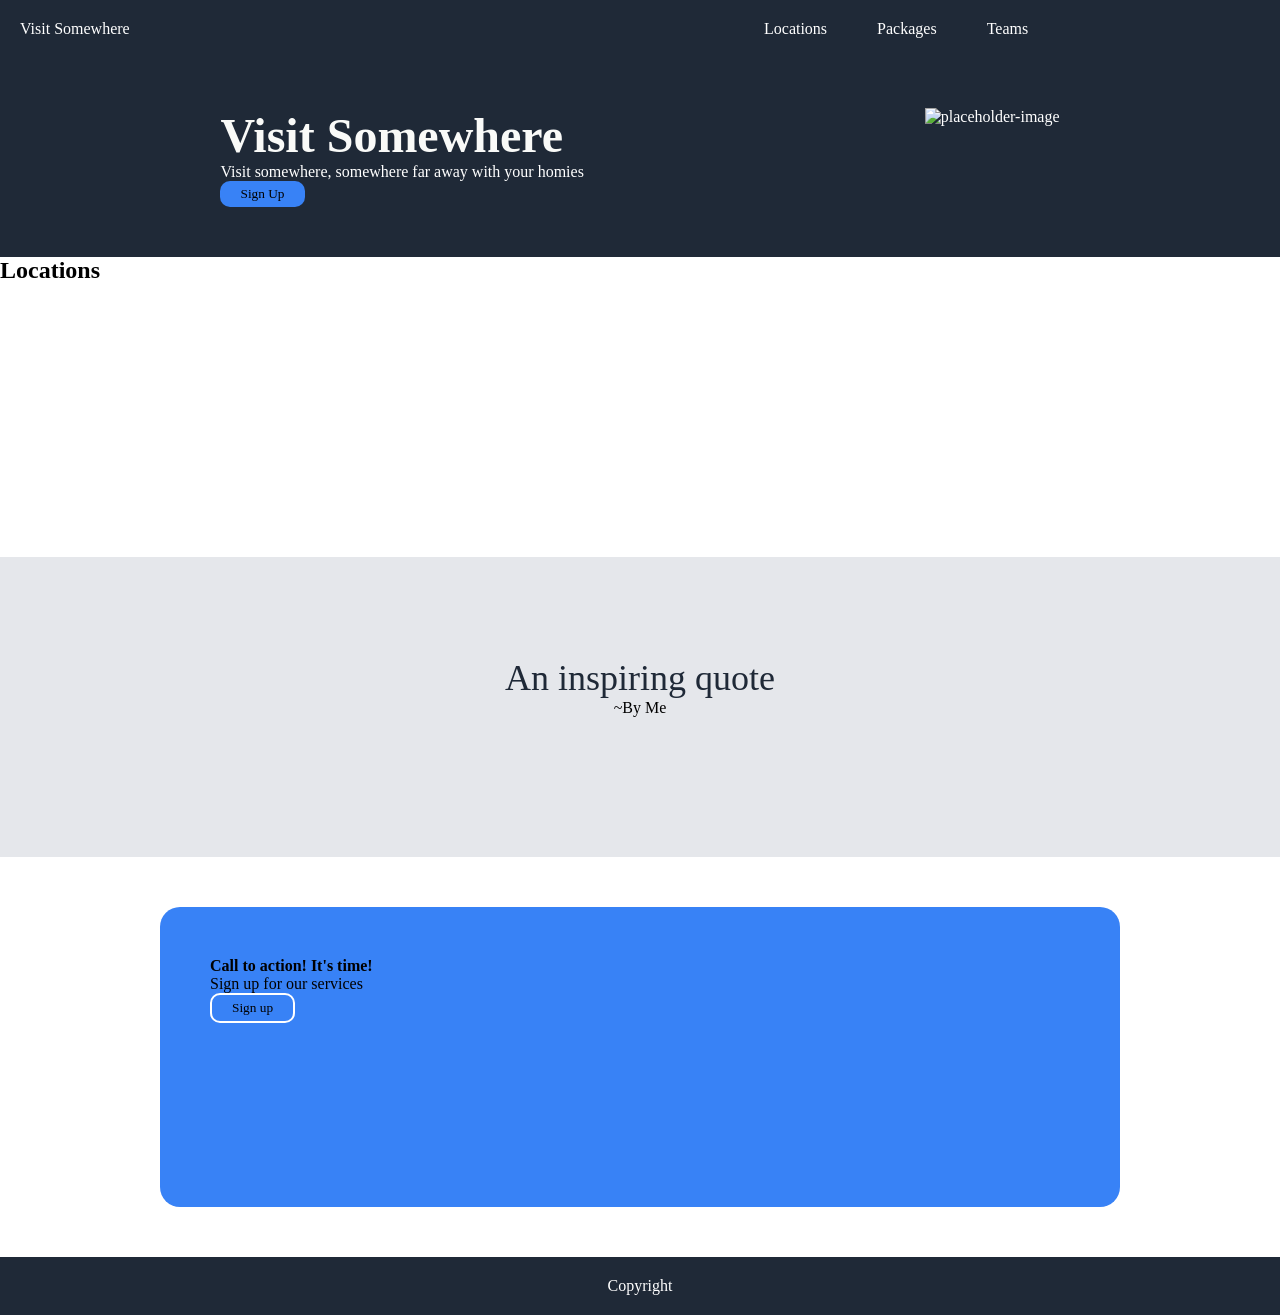
==== src/index.html @ 495d13cb "establish basic structure and styling" ====
<!doctype html>
<html lang="en">
  <head>
    <meta charset="UTF-8" />
    <meta name="viewport" content="width=device-width, initial-scale=1.0" />
    <link rel="stylesheet" href="styles.css">
    <title>Landing Page</title>
  </head>
  <body>
    <nav>
      <div id="logo">
        <p>Visit Somewhere</p>
      </div>
      <div id="nav-section">
        <p>Locations</p>
        <p>Packages</p>
        <p>Teams</p>
      </div>
    </nav>
    <header>
      <div>
        <h1>Visit Somewhere</h1>
        <p>Visit somewhere, somewhere far away with your homies</p>
        <button>Sign Up</button>
      </div>
      <img src="" alt="placeholder-image" />
    </header>
    <section>
      <h2>Locations</h2>
      <div>
        <div class="cards"></div>
        <div class="cards"></div>
        <div class="cards"></div>
        <div class="cards"></div>
      </div>
    </section>
    <section id="quote-section">
      <h3>An inspiring quote</h3>
      <p>~By Me</p>
    </section>
    <section id="cta">
      <div>
        <div>
          <h4>Call to action! It's time!</h4>
          <p>Sign up for our services</p>
        </div>
        <div>
          <button>Sign up</button>
        </div>
      </div>
    </section>
    <footer>
      <p>Copyright</p>
    </footer>
  </body>
</html>
---- src/styles.css ----
*{
  font-family: Georgia, 'Times New Roman', Times, serif;
  margin: 0;
  padding: 0;
  box-sizing: border-box;
}

nav, header, footer{
  background-color: #1F2937;
  color: white;
}

nav{
  display: flex;
  padding: 20px;
}

#logo{
  width: 60%;
}

#nav-section{
  display: flex;
  gap: 50px;
}

h1{
  font-size: 48px;
  font-weight: 900;
  color: #f9faf8;
}

header{
  padding: 50px;
  display: flex;
  justify-content: space-around;
}

button{
  background-color: #3882f6;
  border: none;
  padding: 5px 20px;
  border-radius: 10px;
}
section{
  height: 300px;
}

#cta{
  background-color: #3882f6;
  width: 75%;
  margin: 50px auto;
  border-radius: 20px;
  padding: 50px;
  display: flex;
}

#cta button{
  border: 2px white solid;
}


footer{
  padding: 20px;
  text-align: center;
}

#quote-section{
  background-color: #E5e7eb;
  text-align: center;
  padding: 100px;
}

h3{
  font-size: 36px;
  font-weight: 300;
  color: #1F2937;
}
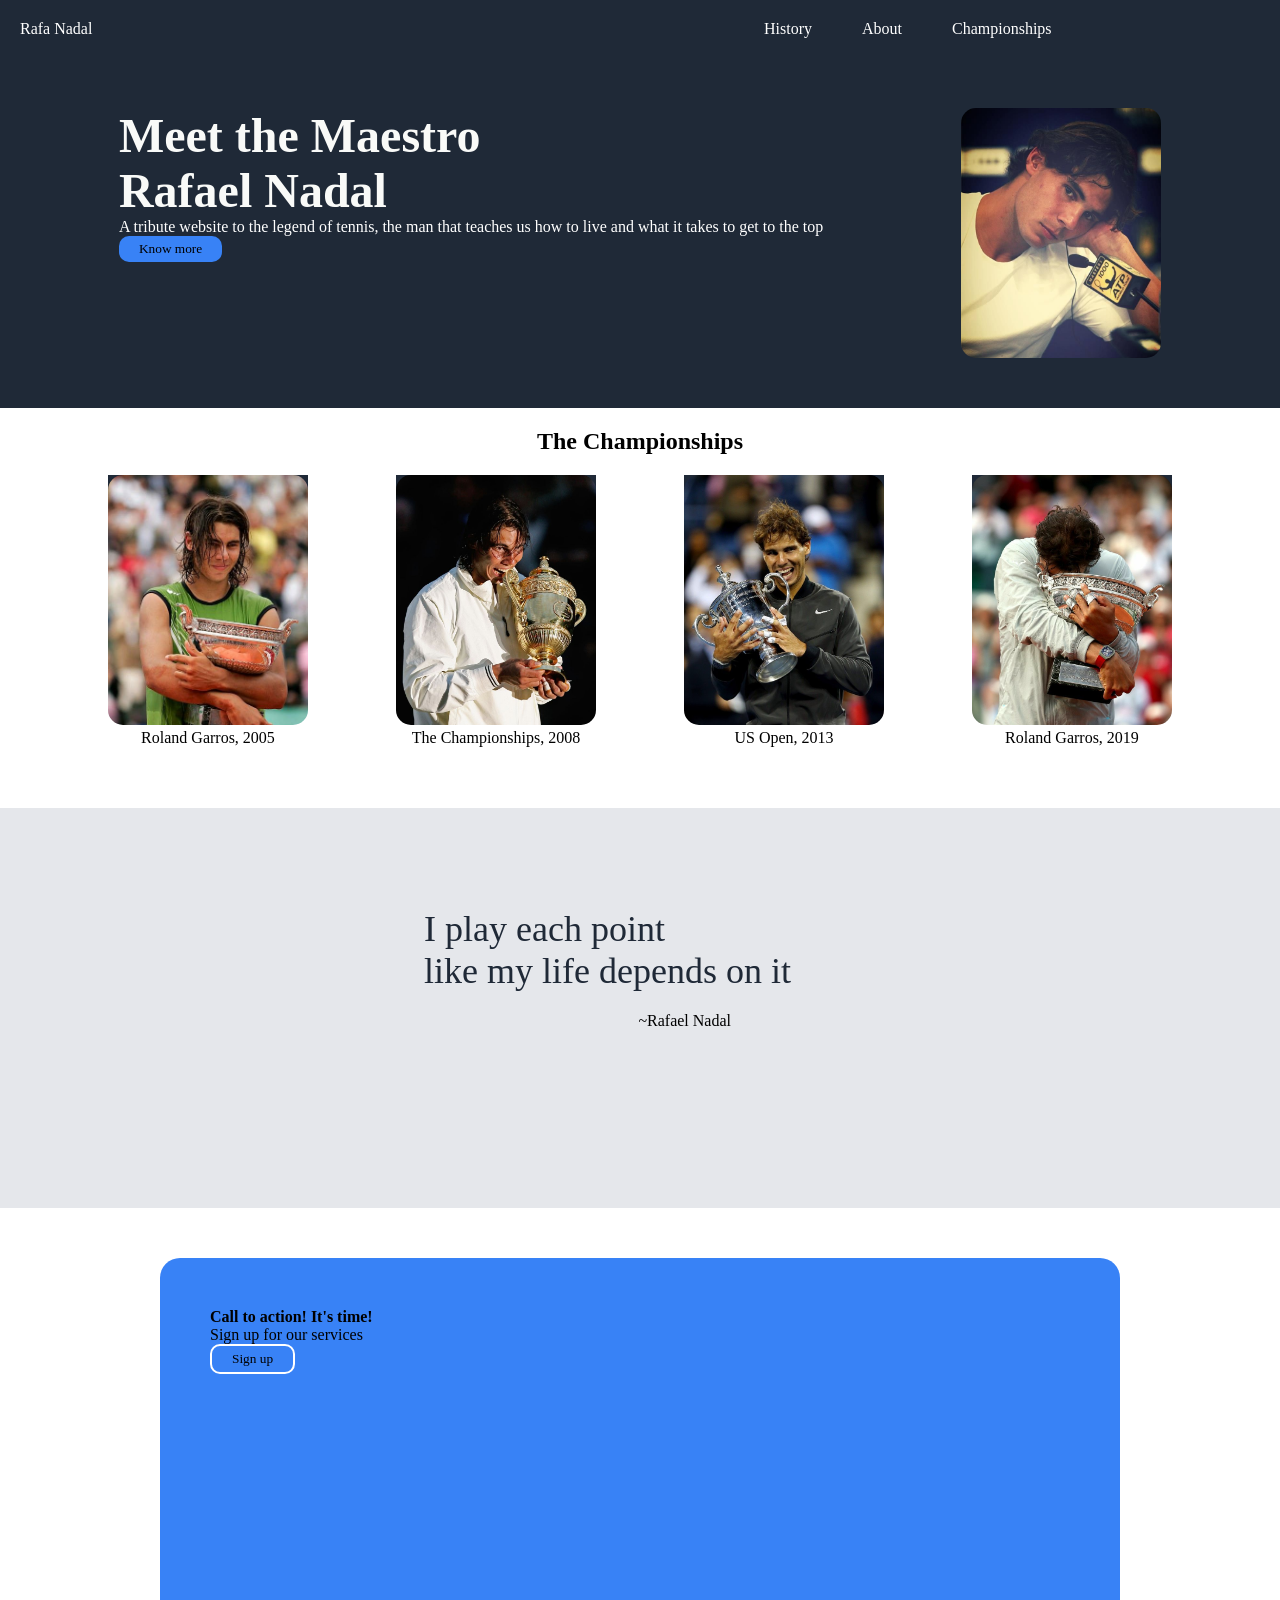
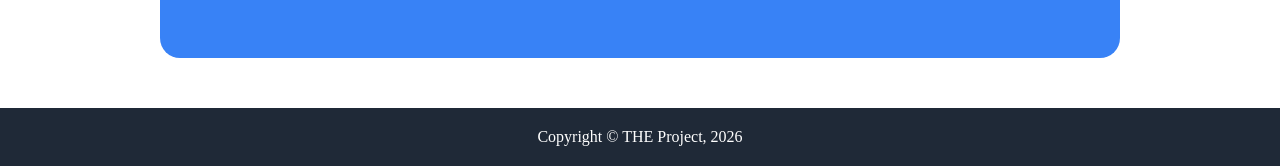
==== commit 7378a38d: "change landing to nadal, cause one's better" ====
--- a/src/index.html
+++ b/src/index.html
@@ -3,40 +3,60 @@
   <head>
     <meta charset="UTF-8" />
     <meta name="viewport" content="width=device-width, initial-scale=1.0" />
-    <link rel="stylesheet" href="styles.css">
-    <title>Landing Page</title>
+    <link rel="stylesheet" href="styles.css" />
+    <title>Rafael Nadal | Tennis Maestro</title>
   </head>
   <body>
     <nav>
       <div id="logo">
-        <p>Visit Somewhere</p>
+        <p>Rafa Nadal</p>
       </div>
       <div id="nav-section">
-        <p>Locations</p>
-        <p>Packages</p>
-        <p>Teams</p>
+        <p>History</p>
+        <p>About</p>
+        <p>Championships</p>
       </div>
     </nav>
     <header>
       <div>
-        <h1>Visit Somewhere</h1>
-        <p>Visit somewhere, somewhere far away with your homies</p>
-        <button>Sign Up</button>
+        <h1>
+          Meet the Maestro <br />
+          Rafael Nadal
+        </h1>
+        <p>
+          A tribute website to the legend of tennis, the man that teaches us how to live and what it
+          takes to get to the top
+        </p>
+        <button>Know more</button>
       </div>
-      <img src="" alt="placeholder-image" />
+      <img src="../assets/hero-bg.jpg" alt="Rafa at a press conference" id="hero-img" />
     </header>
-    <section>
-      <h2>Locations</h2>
-      <div>
-        <div class="cards"></div>
-        <div class="cards"></div>
-        <div class="cards"></div>
-        <div class="cards"></div>
+    <section id="championships-section">
+      <h2>The Championships</h2>
+      <div id="cards-section">
+        <figure class="cards">
+          <img src="../assets/rg-2005.jpg" alt="Championships 1" />
+          <figcaption>Roland Garros, 2005</figcaption>
+        </figure>
+        <figure class="cards">
+          <img src="../assets/wimbledon-2008.jpg" alt="Championships 1" />
+          <figcaption>The Championships, 2008</figcaption>
+        </figure>
+        <figure class="cards">
+          <img src="../assets/uso-2013.jpg" alt="Championships 1" />
+          <figcaption>US Open, 2013</figcaption>
+        </figure>
+        <figure class="cards">
+          <img src="../assets/rg-2019.jpg" alt="Championships 1" />
+          <figcaption>Roland Garros, 2019</figcaption>
+        </figure>
       </div>
     </section>
     <section id="quote-section">
-      <h3>An inspiring quote</h3>
-      <p>~By Me</p>
+      <div class="quote-content">
+        <h3>I play each point <br />like my life depends on it</h3>
+        <p class="quote-attribute">~Rafael Nadal</p>
+      </div>
     </section>
     <section id="cta">
       <div>
@@ -50,7 +70,7 @@
       </div>
     </section>
     <footer>
-      <p>Copyright</p>
+      <p>Copyright &copy THE Project, 2026</p>
     </footer>
   </body>
 </html>
--- a/src/styles.css
+++ b/src/styles.css
@@ -1,52 +1,123 @@
-*{
+* {
   font-family: Georgia, 'Times New Roman', Times, serif;
   margin: 0;
   padding: 0;
   box-sizing: border-box;
 }
 
-nav, header, footer{
-  background-color: #1F2937;
+/* TYPE SELECTORs */
+nav,
+header,
+footer {
+  background-color: #1f2937;
   color: white;
 }
 
-nav{
-  display: flex;
-  padding: 20px;
-}
-
-#logo{
-  width: 60%;
-}
-
-#nav-section{
-  display: flex;
-  gap: 50px;
-}
-
-h1{
+h1 {
   font-size: 48px;
   font-weight: 900;
   color: #f9faf8;
 }
 
-header{
+h2 {
+  margin-bottom: 20px;
+}
+
+h3 {
+  font-size: 36px;
+  font-weight: 300;
+  color: #1f2937;
+  text-align: left;
+}
+
+nav {
+  display: flex;
+  padding: 20px;
+}  
+
+header {
   padding: 50px;
   display: flex;
   justify-content: space-around;
+}  
+
+section {
+  height: 400px;
 }
 
-button{
+footer {
+  padding: 20px;
+  text-align: center;
+}
+
+button {
   background-color: #3882f6;
   border: none;
   padding: 5px 20px;
   border-radius: 10px;
-}
-section{
-  height: 300px;
+}  
+
+img {
+  width: 200px;
+  border-radius: 15px;
+  height: 250px;
+  object-fit: cover;
+  object-position: top;
 }
 
-#cta{
+/* HEADER SECTION */
+#logo {
+  width: 60%;
+}
+
+#nav-section {
+  display: flex;
+  gap: 50px;
+}
+
+/* CARDS SECTION */
+#cards-section {
+  display: flex;
+  justify-content: space-evenly;
+}
+
+#hero-img {
+  width: 200px;
+}
+
+.cards {
+  background-color: #1f2937;
+  width: 200px;
+  height: 200px;
+  /* flex: auto; */
+  gap: 10;
+}
+
+#championships-section {
+  text-align: center;
+  padding: 20px;
+}
+
+/* QUOTE SECTION */
+#quote-section {
+  background-color: #e5e7eb;
+  text-align: center;
+  padding: 100px;
+}
+
+.quote-content {
+  width: 40%;
+  margin: 0 auto;
+}
+
+.quote-attribute {
+  text-align: right;
+  margin-right: 125px;
+  margin-top: 20px;
+}
+
+/* CTA SECTION */
+#cta {
   background-color: #3882f6;
   width: 75%;
   margin: 50px auto;
@@ -55,24 +126,6 @@
   display: flex;
 }
 
-#cta button{
+#cta button {
   border: 2px white solid;
 }
-
-
-footer{
-  padding: 20px;
-  text-align: center;
-}
-
-#quote-section{
-  background-color: #E5e7eb;
-  text-align: center;
-  padding: 100px;
-}
-
-h3{
-  font-size: 36px;
-  font-weight: 300;
-  color: #1F2937;
-}
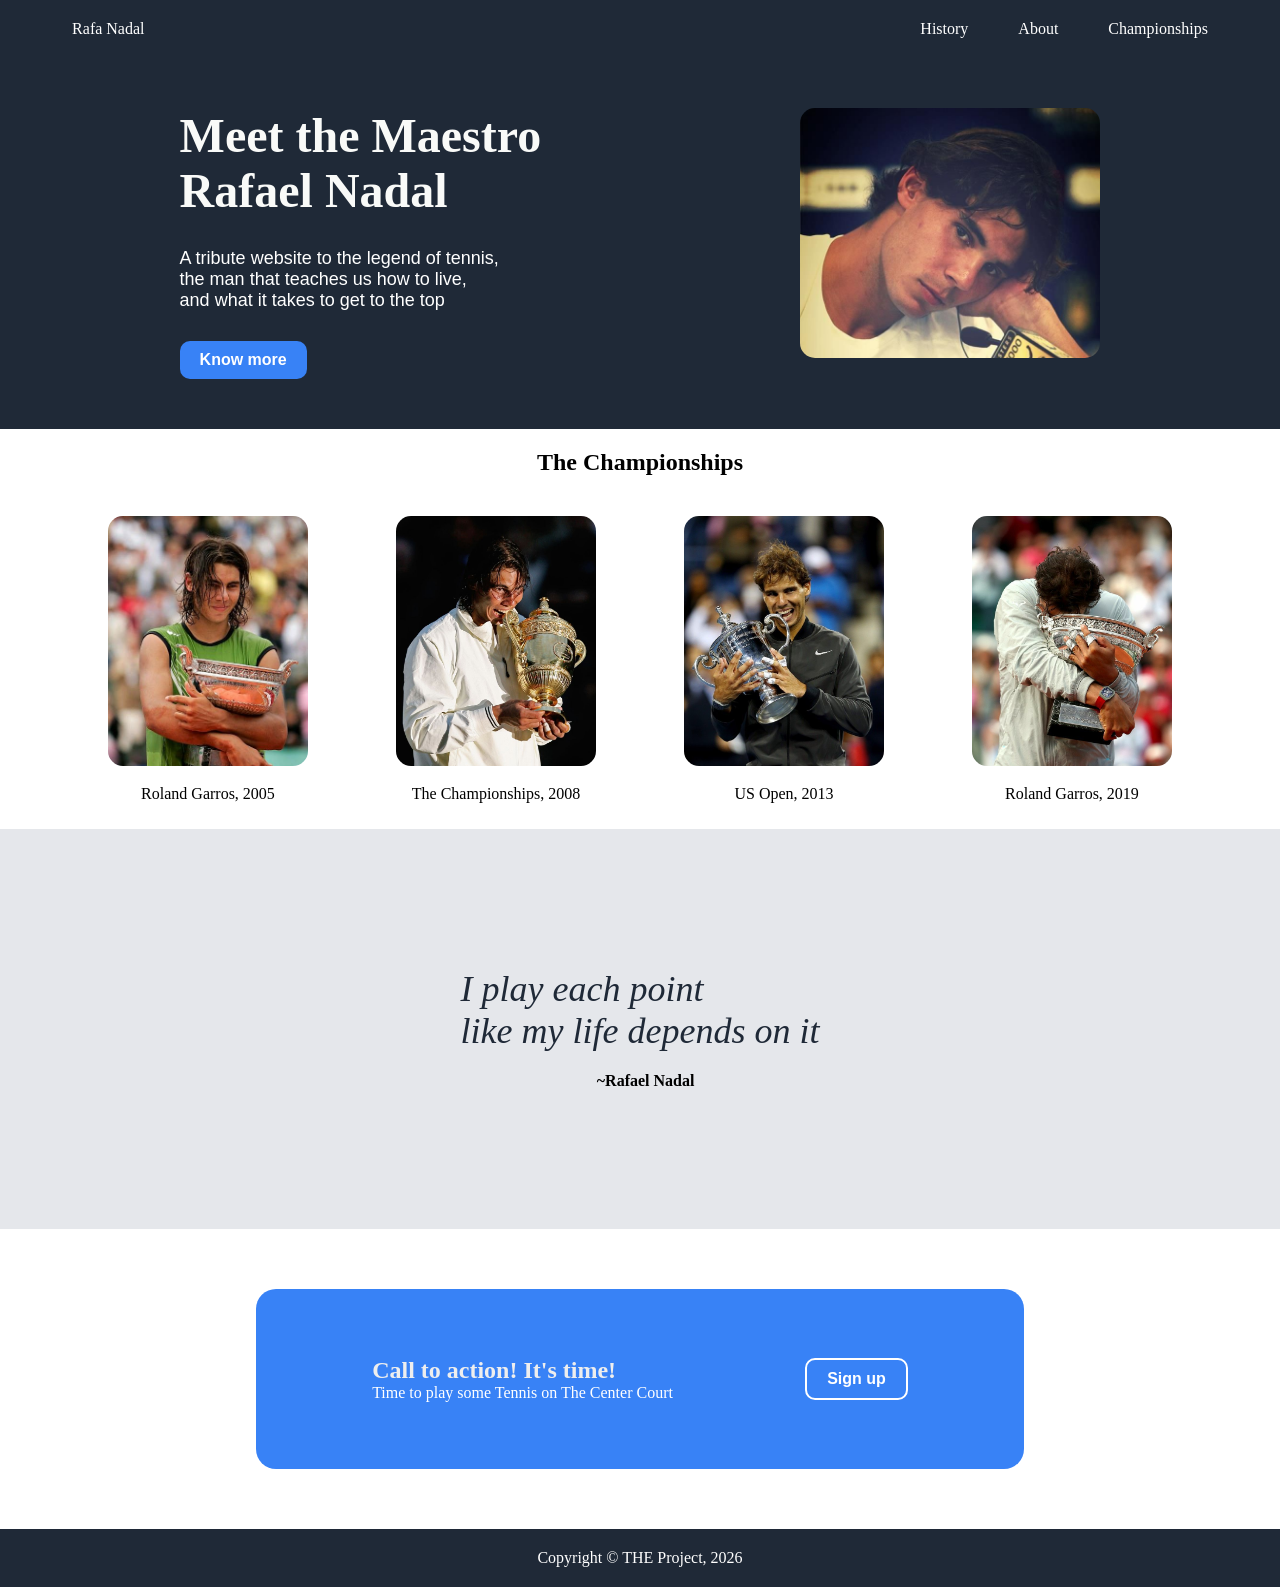
==== commit 5a60b74a: "finish project v1" ====
--- a/src/index.html
+++ b/src/index.html
@@ -23,8 +23,8 @@
           Meet the Maestro <br />
           Rafael Nadal
         </h1>
-        <p>
-          A tribute website to the legend of tennis, the man that teaches us how to live and what it
+        <p class="hero-desc">
+          A tribute website to the legend of tennis,<br>the man that teaches us how to live,<br>and what it
           takes to get to the top
         </p>
         <button>Know more</button>
@@ -59,10 +59,10 @@
       </div>
     </section>
     <section id="cta">
-      <div>
+      <div id="cta-content">
         <div>
           <h4>Call to action! It's time!</h4>
-          <p>Sign up for our services</p>
+          <p>Time to play some Tennis on The Center Court</p>
         </div>
         <div>
           <button>Sign up</button>
--- a/src/styles.css
+++ b/src/styles.css
@@ -20,7 +20,7 @@
 }
 
 h2 {
-  margin-bottom: 20px;
+  margin-bottom: 40px;
 }
 
 h3 {
@@ -28,11 +28,18 @@
   font-weight: 300;
   color: #1f2937;
   text-align: left;
+  font-style: italic;
+}
+
+h4{
+  font-size: 24px;
+  color: #EEEEEE;
 }
 
 nav {
   display: flex;
   padding: 20px;
+  justify-content: space-around;
 }  
 
 header {
@@ -53,9 +60,17 @@
 button {
   background-color: #3882f6;
   border: none;
-  padding: 5px 20px;
+  padding: 10px 20px;
   border-radius: 10px;
-}  
+  font-size: 16px;
+  color: white;
+  font-weight: bold;
+  font-family: 'Gill Sans', 'Gill Sans MT', Calibri, 'Trebuchet MS', sans-serif;
+}
+
+button:hover{
+  background-color: skyblue;
+}
 
 img {
   width: 200px;
@@ -63,6 +78,10 @@
   height: 250px;
   object-fit: cover;
   object-position: top;
+}
+
+figcaption{
+  margin-top: 15px;
 }
 
 /* HEADER SECTION */
@@ -75,18 +94,24 @@
   gap: 50px;
 }
 
+.hero-desc{
+  font-size: 18px;
+  margin: 30px 0;
+  font-family: 'Gill Sans', 'Gill Sans MT', Calibri, 'Trebuchet MS', sans-serif;
+}
+
+#hero-img{
+  width: 300px;
+}
+
 /* CARDS SECTION */
 #cards-section {
   display: flex;
   justify-content: space-evenly;
 }
 
-#hero-img {
-  width: 200px;
-}
-
 .cards {
-  background-color: #1f2937;
+  /* background-color: #1f2937; */
   width: 200px;
   height: 200px;
   /* flex: auto; */
@@ -103,27 +128,43 @@
   background-color: #e5e7eb;
   text-align: center;
   padding: 100px;
+  display: flex;
+  justify-content: center;
+  align-items: center;
 }
 
+/*
 .quote-content {
   width: 40%;
   margin: 0 auto;
 }
+*/
 
 .quote-attribute {
   text-align: right;
   margin-right: 125px;
   margin-top: 20px;
+  font-weight: 600;
 }
 
 /* CTA SECTION */
 #cta {
+  height: 300px;
+  display: flex;
+  justify-content: center;
+  align-items: center;
+}
+
+#cta-content{
   background-color: #3882f6;
-  width: 75%;
-  margin: 50px auto;
+  width: 60%;
+  height: 60%;
   border-radius: 20px;
   padding: 50px;
   display: flex;
+  color: white;
+  justify-content: space-around;
+  align-items: center;
 }
 
 #cta button {
